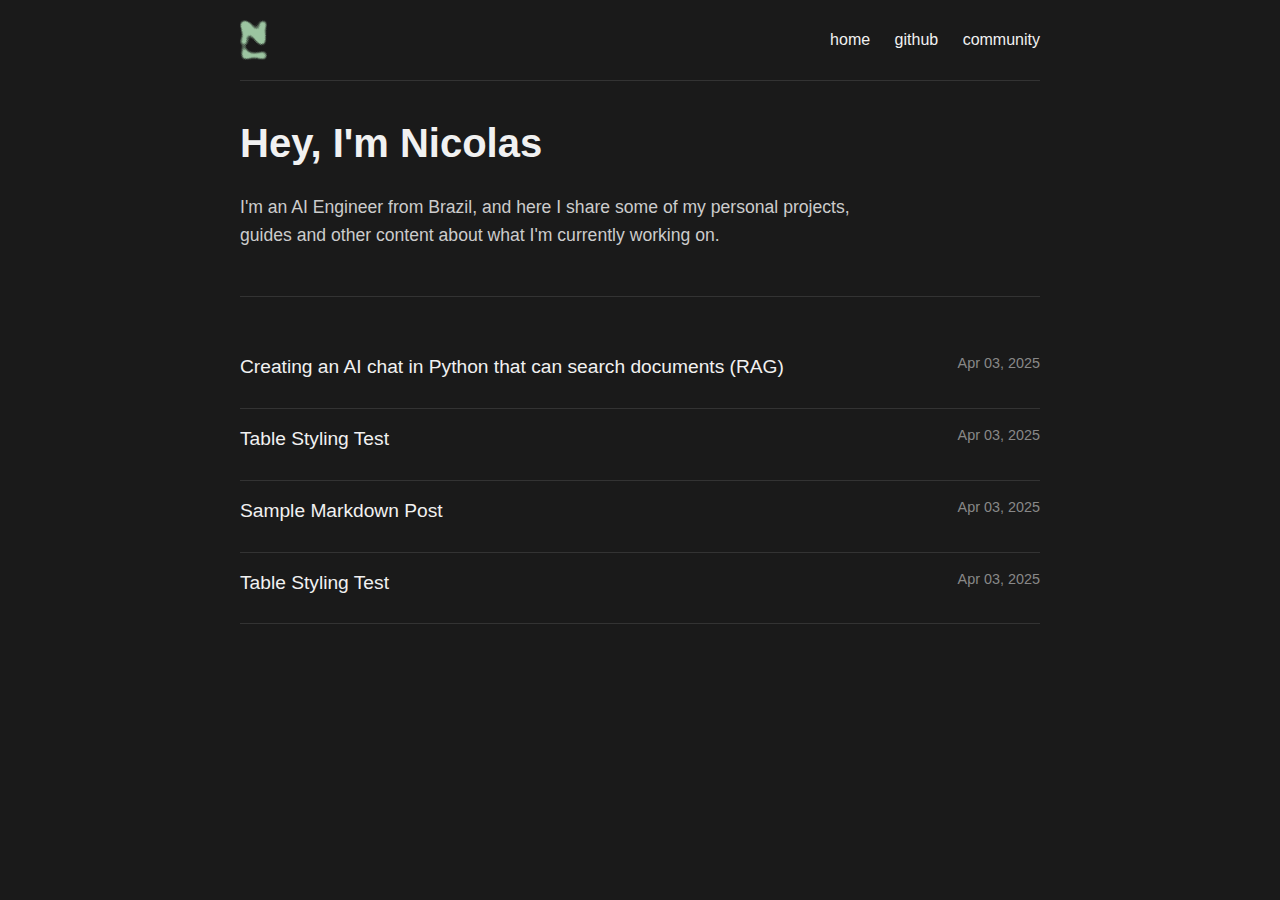
==== index.html @ d143033a "add first blog post" ====
<!DOCTYPE html>

<html lang="en">
<head>
<meta charset="utf-8"/>
<meta content="width=device-width, initial-scale=1.0" name="viewport"/>
<title>Blog - Nicolas Leao</title>
<link href="styles.css" rel="stylesheet"/>
</head>
<body>
<header>
<div class="site-logo">
<a href="index.html">
<img alt="Nicolas Leao" src="assets/logo-small-3.png"/>
</a>
</div>
<nav>
<a href="index.html">home</a>
<a href="https://github.com/nicolasleao" rel="noopener noreferrer" target="_blank">github</a>
<a href="#" rel="noopener noreferrer" target="_blank">community</a>
</nav>
</header>
<main>
<section class="intro">
<h1>Hey, I'm Nicolas</h1>
<p>I'm an AI Engineer from Brazil, and here I share some of my personal projects, guides and other content about what I'm currently working on.</p>
</section>
<ul class="post-list"><li class="post-item"><a class="post-title" href="posts/creating-an-ai-chat-api-that-can-search-documents-rag-in-python.html" target="_blank">Creating an AI chat in Python that can search documents (RAG)</a><span class="post-date">Apr 03, 2025</span></li><li class="post-item"><a class="post-title" href="posts/table-test.html" target="_blank">Table Styling Test</a><span class="post-date">Apr 03, 2025</span></li><li class="post-item"><a class="post-title" href="posts/sample-post.html" target="_blank">Sample Markdown Post</a><span class="post-date">Apr 03, 2025</span></li>
<li class="post-item"><a class="post-title" href="posts/table-test.html" target="_blank">Table Styling Test</a><span class="post-date">Apr 03, 2025</span></li></ul>
</main>
<script>
        // Future implementation: Infinite scroll pagination for posts
    </script>
</body>
</html>
---- styles.css ----
:root {
    --bg-color: #1a1a1a;
    --text-color: #f1f1f1;
    --link-color: #f1f1f1;
    --link-hover-color: #aaaaaa;
    --accent-color: #333333;
}

body {
    font-family: -apple-system, BlinkMacSystemFont, 'Segoe UI', Roboto, Oxygen, Ubuntu, Cantarell, 'Open Sans', 'Helvetica Neue', sans-serif;
    line-height: 1.6;
    margin: 0;
    padding: 0;
    background-color: var(--bg-color);
    color: var(--text-color);
    max-width: 800px;
    margin: 0 auto;
    padding: 20px;
}

header {
    display: flex;
    justify-content: space-between;
    align-items: center;
    padding-bottom: 20px;
    border-bottom: 1px solid var(--accent-color);
    margin-bottom: 30px;
}

.site-title {
    font-size: 1.8rem;
    font-weight: bold;
}

.site-logo img {
    max-height: 40px;
    width: auto;
    vertical-align: middle;
}

nav a {
    margin-left: 20px;
    color: var(--link-color);
    text-decoration: none;
}

nav a:hover {
    color: var(--link-hover-color);
    text-decoration: underline;
}

/* Index page styles */
.post-list {
    list-style-type: none;
    padding: 0;
}

.post-item {
    display: flex;
    justify-content: space-between;
    padding: 15px 0;
    border-bottom: 1px solid var(--accent-color);
}

/* Post titles in index page */
a.post-title {
    color: var(--link-color);
    text-decoration: none;
    font-size: 1.2rem;
}

a.post-title:hover {
    color: var(--link-hover-color);
    text-decoration: underline;
}

/* Post page styles */
.post-header {
    margin-bottom: 40px;
}

.post-title {
    font-size: 2.5rem;
    margin-bottom: 10px;
}

.post-date {
    color: #888;
    font-size: 0.9rem;
}

.post-content {
    margin-top: 30px;
}

/* Link styles */
a {
    color: var(--link-color);
}

a:hover {
    color: var(--link-hover-color);
}

/* Code highlighting styles */
pre {
    padding: 15px;
    border-radius: 5px;
    overflow-x: auto;
}

code {
    font-family: 'Monaco', 'Menlo', 'Ubuntu Mono', 'Consolas', monospace;
    font-size: 0.9em;
}

/* Introduction section */
.intro {
    margin-bottom: 40px;
    padding-bottom: 30px;
    border-bottom: 1px solid var(--accent-color);
}

.intro h1 {
    font-size: 2.5rem;
    margin-bottom: 15px;
}

.intro p {
    font-size: 1.1rem;
    color: #cccccc;
    max-width: 650px;
}

/* Table styles */
table {
    width: 100%;
    border-collapse: collapse;
    margin: 20px 0;
    font-size: 0.9em;
}

th {
    background-color: #333;
    color: var(--text-color);
    font-weight: bold;
    text-align: left;
    padding: 12px;
    border-bottom: 2px solid #444;
}

td {
    padding: 10px 12px;
    border-bottom: 1px solid var(--accent-color);
}

tr:nth-child(even) {
    background-color: #252525;
}

tr:hover {
    background-color: #2a2a2a;
}
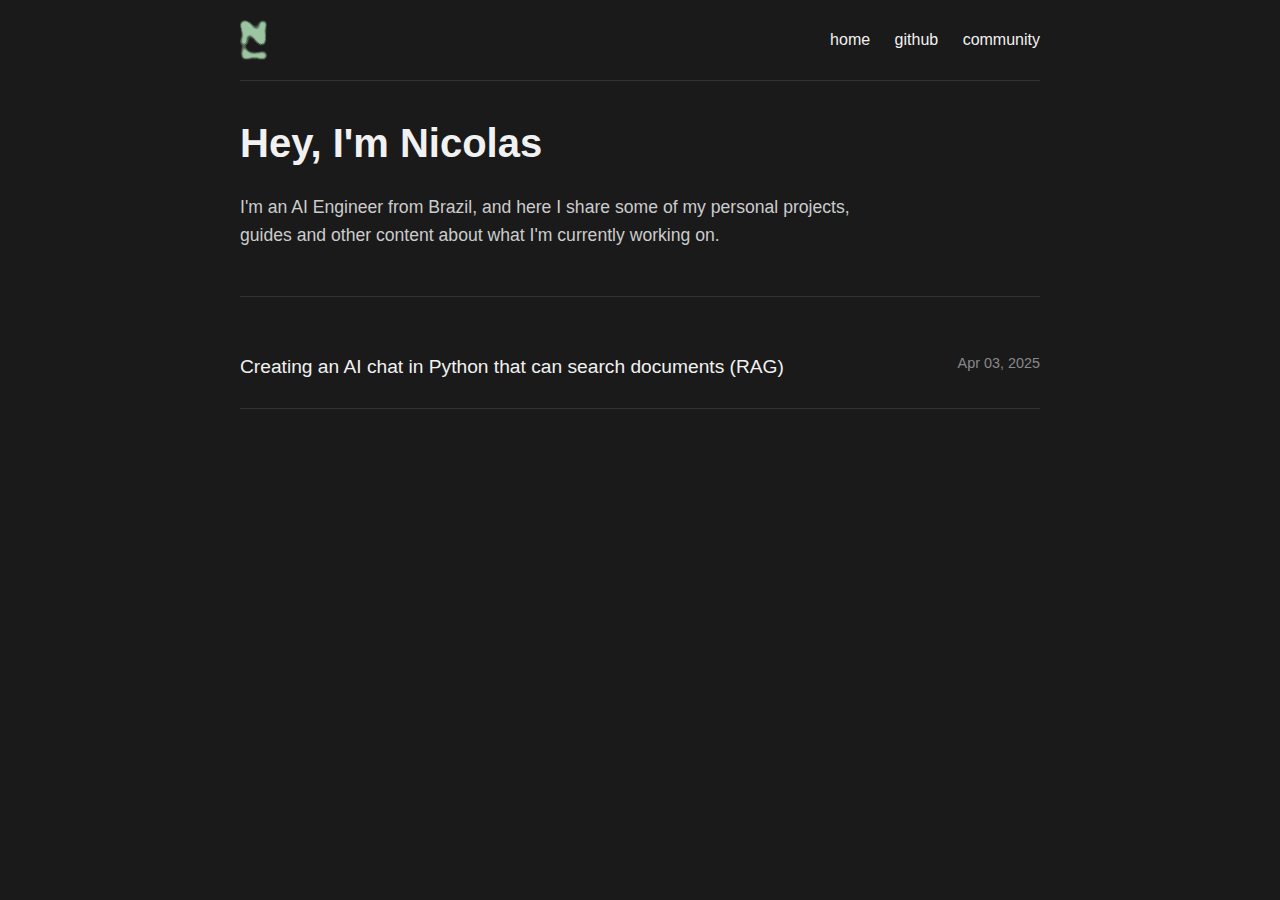
==== commit 393aeb5b: "fix first post markdown" ====
--- a/index.html
+++ b/index.html
@@ -25,9 +25,9 @@
 <h1>Hey, I'm Nicolas</h1>
 <p>I'm an AI Engineer from Brazil, and here I share some of my personal projects, guides and other content about what I'm currently working on.</p>
 </section>
-<ul class="post-list"><li class="post-item"><a class="post-title" href="posts/creating-an-ai-chat-api-that-can-search-documents-rag-in-python.html" target="_blank">Creating an AI chat in Python that can search documents (RAG)</a><span class="post-date">Apr 03, 2025</span></li><li class="post-item"><a class="post-title" href="posts/table-test.html" target="_blank">Table Styling Test</a><span class="post-date">Apr 03, 2025</span></li><li class="post-item"><a class="post-title" href="posts/sample-post.html" target="_blank">Sample Markdown Post</a><span class="post-date">Apr 03, 2025</span></li>
-<li class="post-item"><a class="post-title" href="posts/table-test.html" target="_blank">Table Styling Test</a><span class="post-date">Apr 03, 2025</span></li></ul>
-</main>
+<ul class="post-list">
+    <li class="post-item"><a class="post-title" href="posts/creating-an-ai-chat-api-that-can-search-documents-rag-in-python.html" target="_blank">Creating an AI chat in Python that can search documents (RAG)</a><span class="post-date">Apr 03, 2025</span></li>
+</ul>
 <script>
         // Future implementation: Infinite scroll pagination for posts
     </script>
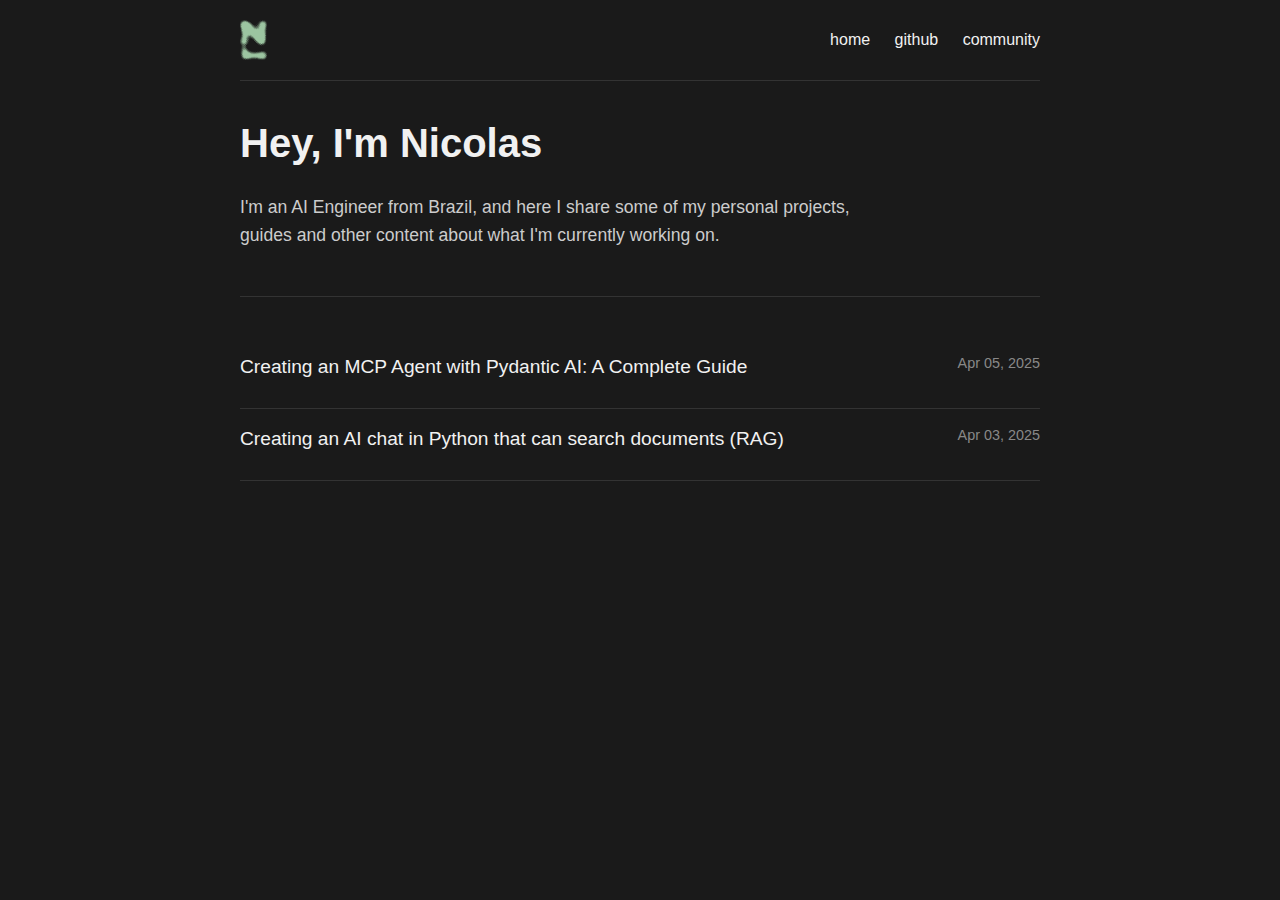
==== commit 63764476: "new post" ====
--- a/index.html
+++ b/index.html
@@ -25,11 +25,11 @@
 <h1>Hey, I'm Nicolas</h1>
 <p>I'm an AI Engineer from Brazil, and here I share some of my personal projects, guides and other content about what I'm currently working on.</p>
 </section>
-<ul class="post-list">
-    <li class="post-item"><a class="post-title" href="posts/creating-an-ai-chat-api-that-can-search-documents-rag-in-python.html" target="_blank">Creating an AI chat in Python that can search documents (RAG)</a><span class="post-date">Apr 03, 2025</span></li>
+<ul class="post-list"><li class="post-item"><a class="post-title" href="posts/creating-an-mcp-agent-with-pydantic-ai-hands-on.html" target="_blank">Creating an MCP Agent with Pydantic AI: A Complete Guide</a><span class="post-date">Apr 05, 2025</span></li>
+<li class="post-item"><a class="post-title" href="posts/creating-an-ai-chat-api-that-can-search-documents-rag-in-python.html" target="_blank">Creating an AI chat in Python that can search documents (RAG)</a><span class="post-date">Apr 03, 2025</span></li>
 </ul>
 <script>
         // Future implementation: Infinite scroll pagination for posts
     </script>
-</body>
+</main></body>
 </html>
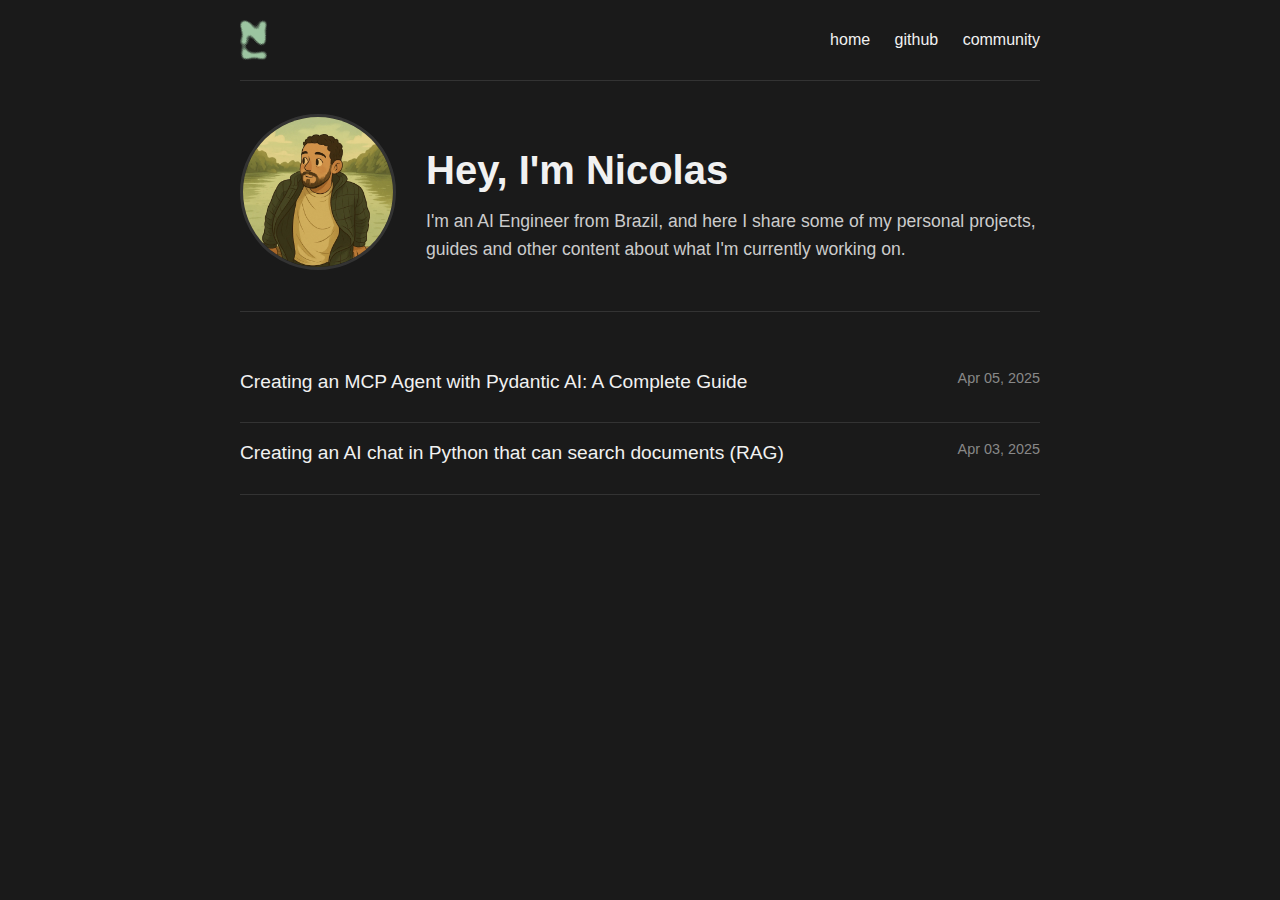
==== commit f38a7609: "add profile picture to intro section" ====
--- a/index.html
+++ b/index.html
@@ -17,13 +17,20 @@
 <nav>
 <a href="index.html">home</a>
 <a href="https://github.com/nicolasleao" rel="noopener noreferrer" target="_blank">github</a>
-<a href="#" rel="noopener noreferrer" target="_blank">community</a>
+<a href="https://cognition.digital" rel="noopener noreferrer" target="_blank">community</a>
 </nav>
 </header>
 <main>
 <section class="intro">
-<h1>Hey, I'm Nicolas</h1>
-<p>I'm an AI Engineer from Brazil, and here I share some of my personal projects, guides and other content about what I'm currently working on.</p>
+    <div class="profile-container">
+        <div class="profile-image">
+            <img src="assets/profile-picture.webp" alt="Nicolas Leao profile picture" class="profile-pic">
+        </div>
+        <div class="intro-text">
+            <h1>Hey, I'm Nicolas</h1>
+            <p>I'm an AI Engineer from Brazil, and here I share some of my personal projects, guides and other content about what I'm currently working on.</p>
+        </div>
+    </div>
 </section>
 <ul class="post-list"><li class="post-item"><a class="post-title" href="posts/creating-an-mcp-agent-with-pydantic-ai-hands-on.html" target="_blank">Creating an MCP Agent with Pydantic AI: A Complete Guide</a><span class="post-date">Apr 05, 2025</span></li>
 <li class="post-item"><a class="post-title" href="posts/creating-an-ai-chat-api-that-can-search-documents-rag-in-python.html" target="_blank">Creating an AI chat in Python that can search documents (RAG)</a><span class="post-date">Apr 03, 2025</span></li>
--- a/styles.css
+++ b/styles.css
@@ -121,12 +121,35 @@
     border-bottom: 1px solid var(--accent-color);
 }
 
+.profile-container {
+    display: flex;
+    align-items: center;
+    gap: 30px;
+}
+
+.profile-image {
+    flex-shrink: 0;
+}
+
+.profile-pic {
+    width: 150px;
+    height: 150px;
+    border-radius: 50%;
+    object-fit: cover;
+    border: 3px solid var(--accent-color);
+}
+
+.intro-text {
+    flex: 1;
+}
+
 .intro h1 {
     font-size: 2.5rem;
-    margin-bottom: 15px;
+    margin-bottom: 5px;
 }
 
 .intro p {
+    margin-top: 0;
     font-size: 1.1rem;
     color: #cccccc;
     max-width: 650px;
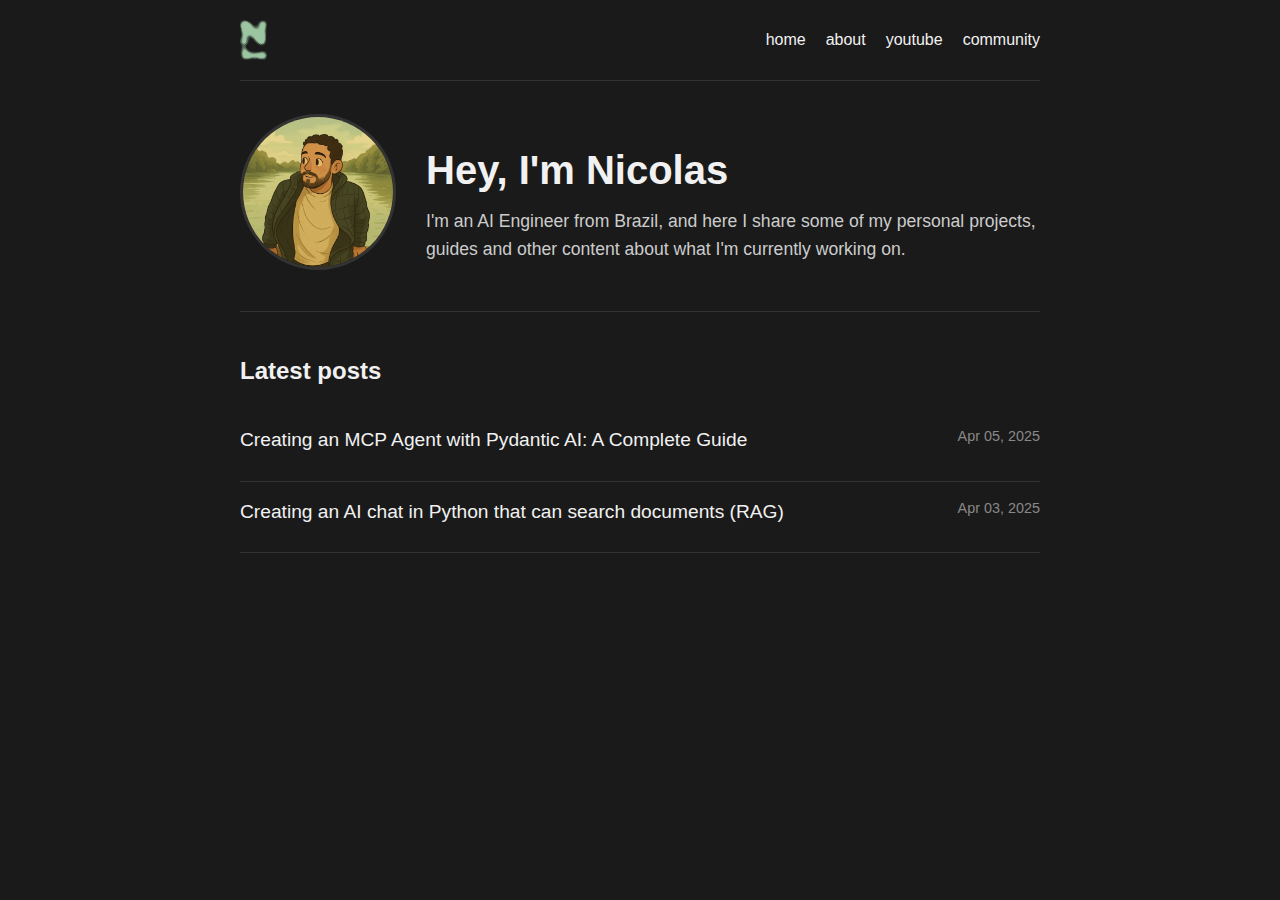
==== commit 9c484793: "responsiveness updates" ====
--- a/index.html
+++ b/index.html
@@ -6,6 +6,7 @@
 <meta content="width=device-width, initial-scale=1.0" name="viewport"/>
 <title>Blog - Nicolas Leao</title>
 <link href="styles.css" rel="stylesheet"/>
+<script src="index.js" defer></script>
 </head>
 <body>
 <header>
@@ -14,9 +15,13 @@
 <img alt="Nicolas Leao" src="assets/logo-small-3.png"/>
 </a>
 </div>
+<button class="menu-toggle" aria-label="Toggle menu">
+  <span class="hamburger"></span>
+</button>
 <nav>
 <a href="index.html">home</a>
-<a href="https://github.com/nicolasleao" rel="noopener noreferrer" target="_blank">github</a>
+<a href="https://github.com/nicolasleao" rel="noopener noreferrer" target="_blank">about</a>
+<a href="https://www.youtube.com/@nicolasleao-tech" rel="noopener noreferrer" target="_blank">youtube</a>
 <a href="https://cognition.digital" rel="noopener noreferrer" target="_blank">community</a>
 </nav>
 </header>
@@ -32,6 +37,7 @@
         </div>
     </div>
 </section>
+<h2>Latest posts</h2>
 <ul class="post-list"><li class="post-item"><a class="post-title" href="posts/creating-an-mcp-agent-with-pydantic-ai-hands-on.html" target="_blank">Creating an MCP Agent with Pydantic AI: A Complete Guide</a><span class="post-date">Apr 05, 2025</span></li>
 <li class="post-item"><a class="post-title" href="posts/creating-an-ai-chat-api-that-can-search-documents-rag-in-python.html" target="_blank">Creating an AI chat in Python that can search documents (RAG)</a><span class="post-date">Apr 03, 2025</span></li>
 </ul>
--- a/styles.css
+++ b/styles.css
@@ -25,6 +25,7 @@
     padding-bottom: 20px;
     border-bottom: 1px solid var(--accent-color);
     margin-bottom: 30px;
+    position: relative;
 }
 
 .site-title {
@@ -36,6 +37,63 @@
     max-height: 40px;
     width: auto;
     vertical-align: middle;
+}
+
+/* Hamburger Menu */
+.menu-toggle {
+    display: none;
+    background: none;
+    border: none;
+    cursor: pointer;
+    padding: 10px;
+    z-index: 20;
+    outline: none;
+}
+
+.menu-toggle:focus {
+    outline: none;
+}
+
+.menu-toggle.active {
+    outline: none;
+    border: none;
+}
+
+.hamburger, 
+.hamburger::before, 
+.hamburger::after {
+    content: '';
+    display: block;
+    background: var(--text-color);
+    height: 3px;
+    width: 25px;
+    transition: all 0.3s ease;
+}
+
+.hamburger::before {
+    transform: translateY(-8px);
+}
+
+.hamburger::after {
+    transform: translateY(5px);
+}
+
+.menu-toggle.active .hamburger {
+    background: transparent;
+}
+
+.menu-toggle.active .hamburger::before {
+    transform: rotate(45deg);
+}
+
+.menu-toggle.active .hamburger::after {
+    transform: translateY(-3px) rotate(-45deg);
+}
+
+/* Navigation */
+nav {
+    display: flex;
+    align-items: center;
 }
 
 nav a {
@@ -183,4 +241,67 @@
 
 tr:hover {
     background-color: #2a2a2a;
+}
+
+/* Responsive styles */
+@media (max-width: 768px) {
+    .menu-toggle {
+        display: block;
+    }
+    
+    nav {
+        position: fixed;
+        top: 0;
+        right: -250px;
+        width: 250px;
+        height: 100vh;
+        background-color: var(--bg-color);
+        flex-direction: column;
+        padding: 80px 20px 20px;
+        z-index: 10;
+        transition: right 0.3s ease;
+        box-shadow: -5px 0 15px rgba(0, 0, 0, 0.3);
+        visibility: hidden;
+    }
+    
+    nav.nav-active {
+        right: 0;
+        visibility: visible;
+    }
+    
+    nav a {
+        margin: 0 0 20px 0;
+        font-size: 1.2rem;
+    }
+    
+    .profile-container {
+        flex-direction: column;
+        text-align: center;
+        gap: 15px;
+    }
+    
+    .profile-pic {
+        margin: 0 auto;
+    }
+    
+    .intro-text {
+        text-align: center;
+        width: 100%;
+    }
+    
+    .intro h1 {
+        margin-top: 10px;
+    }
+    
+    body.menu-open {
+        overflow: hidden;
+    }
+    
+    .post-item {
+        flex-direction: column;
+    }
+    
+    .post-date {
+        margin-top: 5px;
+    }
 } 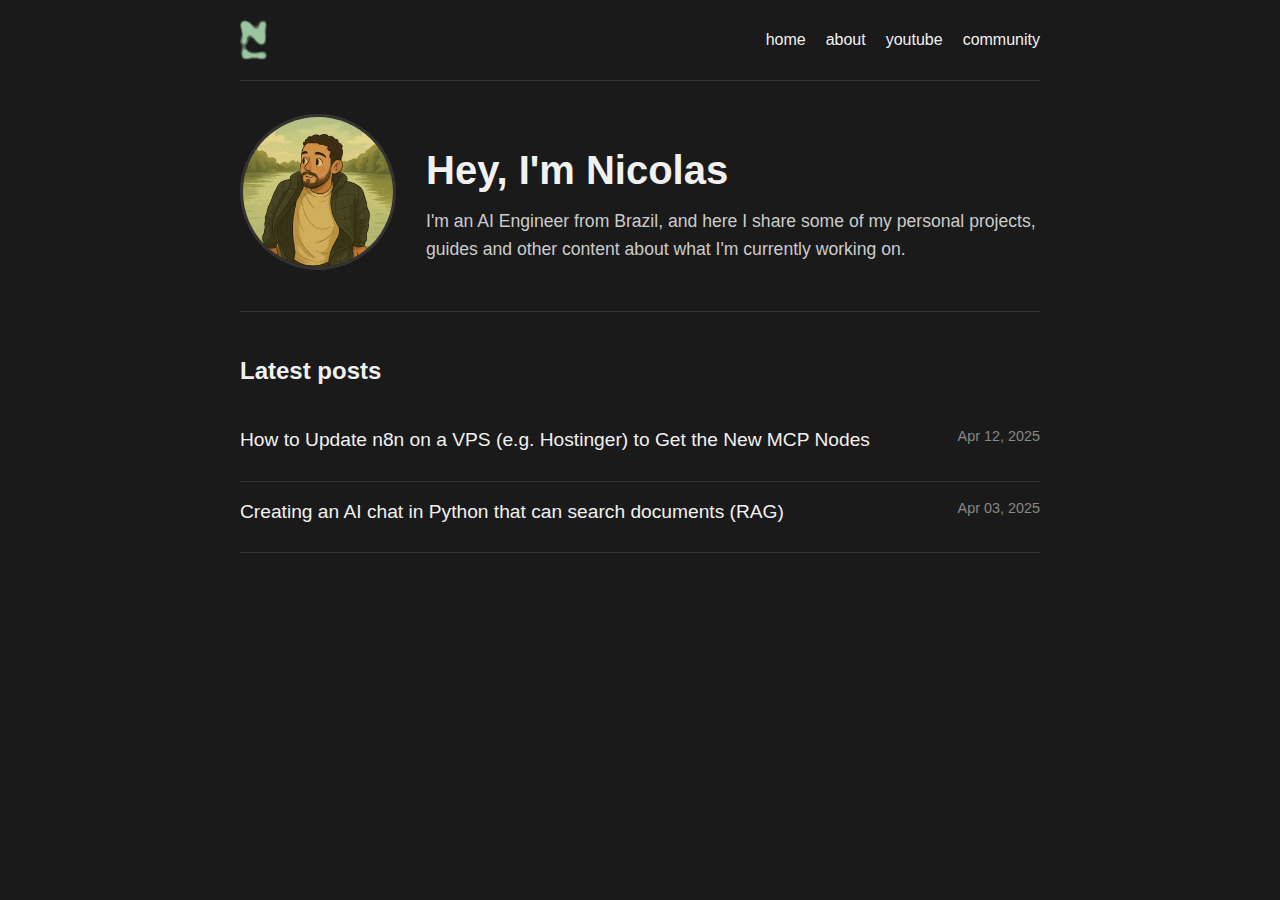
==== commit 9ff0adfe: "new post" ====
--- a/index.html
+++ b/index.html
@@ -1,48 +1,59 @@
 <!DOCTYPE html>
 
 <html lang="en">
+
 <head>
-<meta charset="utf-8"/>
-<meta content="width=device-width, initial-scale=1.0" name="viewport"/>
-<title>Blog - Nicolas Leao</title>
-<link href="styles.css" rel="stylesheet"/>
-<script src="index.js" defer></script>
+    <meta charset="utf-8" />
+    <meta content="width=device-width, initial-scale=1.0" name="viewport" />
+    <title>Blog - Nicolas Leao</title>
+    <link href="styles.css" rel="stylesheet" />
+    <script defer="" src="index.js"></script>
 </head>
+
 <body>
-<header>
-<div class="site-logo">
-<a href="index.html">
-<img alt="Nicolas Leao" src="assets/logo-small-3.png"/>
-</a>
-</div>
-<button class="menu-toggle" aria-label="Toggle menu">
-  <span class="hamburger"></span>
-</button>
-<nav>
-<a href="index.html">home</a>
-<a href="https://github.com/nicolasleao" rel="noopener noreferrer" target="_blank">about</a>
-<a href="https://www.youtube.com/@nicolasleao-tech" rel="noopener noreferrer" target="_blank">youtube</a>
-<a href="https://cognition.digital" rel="noopener noreferrer" target="_blank">community</a>
-</nav>
-</header>
-<main>
-<section class="intro">
-    <div class="profile-container">
-        <div class="profile-image">
-            <img src="assets/profile-picture.webp" alt="Nicolas Leao profile picture" class="profile-pic">
+    <header>
+        <div class="site-logo">
+            <a href="index.html">
+                <img alt="Nicolas Leao" src="assets/logo-small-3.png" />
+            </a>
         </div>
-        <div class="intro-text">
-            <h1>Hey, I'm Nicolas</h1>
-            <p>I'm an AI Engineer from Brazil, and here I share some of my personal projects, guides and other content about what I'm currently working on.</p>
-        </div>
-    </div>
-</section>
-<h2>Latest posts</h2>
-<ul class="post-list"><li class="post-item"><a class="post-title" href="posts/creating-an-mcp-agent-with-pydantic-ai-hands-on.html" target="_blank">Creating an MCP Agent with Pydantic AI: A Complete Guide</a><span class="post-date">Apr 05, 2025</span></li>
-<li class="post-item"><a class="post-title" href="posts/creating-an-ai-chat-api-that-can-search-documents-rag-in-python.html" target="_blank">Creating an AI chat in Python that can search documents (RAG)</a><span class="post-date">Apr 03, 2025</span></li>
-</ul>
-<script>
-        // Future implementation: Infinite scroll pagination for posts
-    </script>
-</main></body>
-</html>
+        <button aria-label="Toggle menu" class="menu-toggle">
+            <span class="hamburger"></span>
+        </button>
+        <nav>
+            <a href="index.html">home</a>
+            <a href="https://github.com/nicolasleao" rel="noopener noreferrer" target="_blank">about</a>
+            <a href="https://www.youtube.com/@nicolasleao-tech" rel="noopener noreferrer" target="_blank">youtube</a>
+            <a href="https://cognition.digital" rel="noopener noreferrer" target="_blank">community</a>
+        </nav>
+    </header>
+    <main>
+        <section class="intro">
+            <div class="profile-container">
+                <div class="profile-image">
+                    <img alt="Nicolas Leao profile picture" class="profile-pic" src="assets/profile-picture.webp" />
+                </div>
+                <div class="intro-text">
+                    <h1>Hey, I'm Nicolas</h1>
+                    <p>I'm an AI Engineer from Brazil, and here I share some of my personal projects, guides and other
+                        content about what I'm currently working on.</p>
+                </div>
+            </div>
+        </section>
+        <h2>Latest posts</h2>
+        <ul class="post-list">
+            <li class="post-item"><a class="post-title" href="posts/how-to-update-n8n-version-on-hostinger.html"
+                    target="_blank">How to Update n8n on a VPS (e.g. Hostinger) to Get the New MCP Nodes</a><span
+                    class="post-date">Apr 12, 2025</span></li>
+            <li class="post-item"><a class="post-title"
+                    href="posts/creating-an-ai-chat-api-that-can-search-documents-rag-in-python.html"
+                    target="_blank">Creating an AI chat in Python that can search documents (RAG)</a><span
+                    class="post-date">Apr 03, 2025</span></li>
+        </ul>
+        <script>
+            // Future implementation: Infinite scroll pagination for posts
+        </script>
+    </main>
+</body>
+
+</html>--- a/styles.css
+++ b/styles.css
@@ -80,6 +80,11 @@
 
 .menu-toggle.active .hamburger {
     background: transparent;
+}
+
+.post-image {
+    max-width: 100%;
+    height: auto;
 }
 
 .menu-toggle.active .hamburger::before {
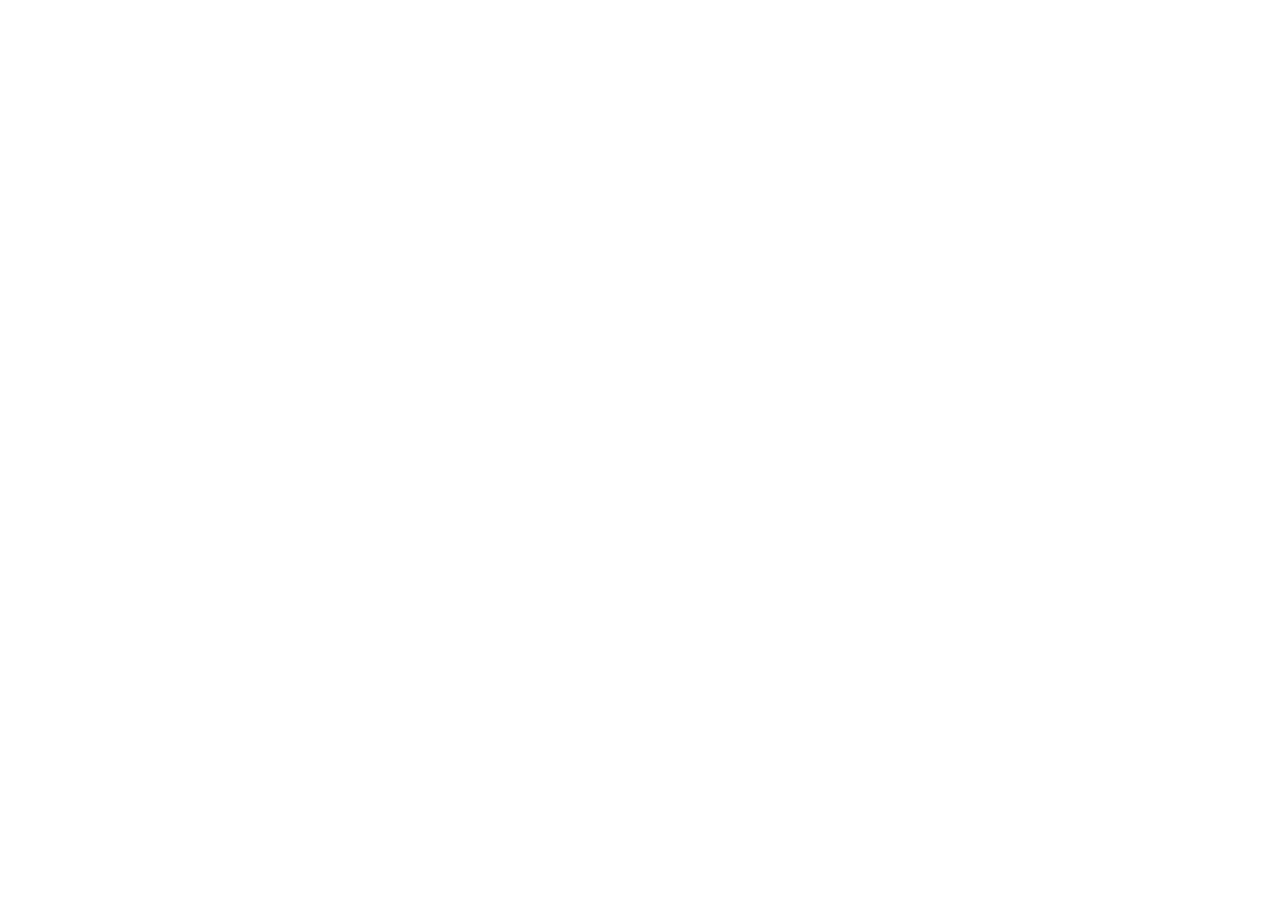
==== commit 21ecdbc3: "add redirect to new nextjs blog" ====
--- a/index.html
+++ b/index.html
@@ -11,6 +11,9 @@
 </head>
 
 <body>
+<script>
+window.location.href = "https://nicolasleao.tech"
+</script>
     <header>
         <div class="site-logo">
             <a href="index.html">
@@ -56,4 +59,4 @@
     </main>
 </body>
 
-</html>+</html>
--- a/styles.css
+++ b/styles.css
@@ -82,7 +82,7 @@
     background: transparent;
 }
 
-.post-image {
+.post-content img {
     max-width: 100%;
     height: auto;
 }
